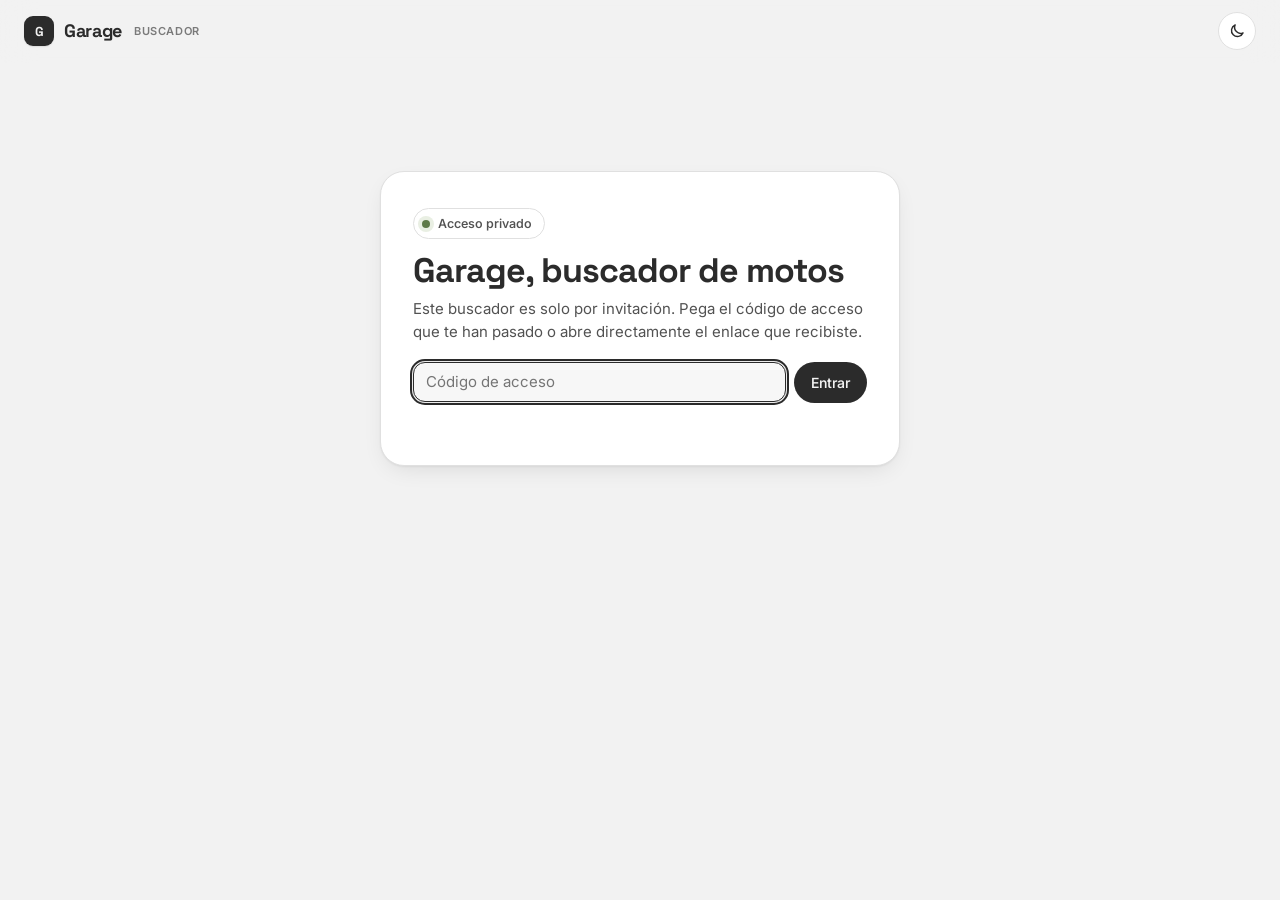
==== web/index.html @ 493c1319 "Buscador privado: scraper, esquema Supabase y web Co-Authored-By: Claude Opus 5.5 (1M context) <nore" ====
<!doctype html>
<html lang="es">
<head>
<meta charset="utf-8"><meta name="viewport" content="width=device-width,initial-scale=1,viewport-fit=cover">
<meta name="robots" content="noindex,nofollow">
<meta name="referrer" content="no-referrer">
<meta name="theme-color" content="#f2f2f2" media="(prefers-color-scheme: light)"><meta name="theme-color" content="#1f1f1f" media="(prefers-color-scheme: dark)">
<title>Garage · buscador</title>
<link rel="preconnect" href="https://fonts.googleapis.com"><link rel="preconnect" href="https://fonts.gstatic.com" crossorigin>
<link href="https://fonts.googleapis.com/css2?family=Inter:wght@400;500;600;700&family=Space+Grotesk:wght@500;600;700&display=swap" rel="stylesheet">
<script>try{const t=localStorage.getItem('garage-theme');if(t==='light'||t==='dark')document.documentElement.dataset.theme=t}catch(e){}</script>
<link rel="stylesheet" href="garage.css">
</head>
<body>
<header class="topbar" id="topbar"><div class="topinner">
 <a class="brand" href="#"><span class="brand-mark">G</span>Garage<small>buscador</small></a>
 <nav class="topnav" id="topnav" hidden><span class="nav-pill" id="navpill"></span>
  <button data-view="all" aria-current="page"><span data-icon="search"></span><span class="lbl">Buscar</span></button>
  <button data-view="saved"><span data-icon="heart"></span><span class="lbl">Favoritas</span><span class="count" id="savecount">0</span></button>
 </nav>
 <div class="topend"><span class="who hide-m" id="who"></span><button class="iconbtn" id="theme" aria-label="Cambiar tema"><span data-icon="moon"></span></button></div>
</div></header>

<section class="gate" id="gate" hidden>
 <span class="eyebrow"><span class="dot"></span>Acceso privado</span>
 <h1>Garage, buscador de motos</h1>
 <p>Este buscador es solo por invitación. Pega el código de acceso que te han pasado o abre directamente el enlace que recibiste.</p>
 <form id="gateform"><input class="input" id="gatetoken" autocomplete="off" spellcheck="false" placeholder="Código de acceso" aria-label="Código de acceso"><button class="btn primary" type="submit">Entrar</button></form>
 <div class="err" id="gateerr" role="alert"></div>
</section>

<div class="page" id="app" hidden>
<section class="hero compact">
 <span class="eyebrow"><span class="dot"></span><span id="eyebrow">Cargando…</span></span>
 <h1>Todas las motos de segunda mano, <em>en un sitio.</em></h1>
 <p class="lead">Wallapop, Milanuncios y motos.net de toda España, actualizados cada día. Filtra por precio, forma de pago, marca, modelo, tipo, A2 o distancia y abre el anuncio original para contactar.</p>
 <div class="stats" id="stats"></div>
</section>

<div class="toolbar" id="toolbar">
 <button class="btn filterbtn" id="togglefilters" aria-expanded="true" aria-controls="filters"><span data-icon="filter"></span>Filtros<span class="count" id="filtercount" hidden>0</span></button>
 <label class="searchwrap"><span data-icon="search"></span><input id="q" type="search" placeholder="Modelo, palabra clave… (ej. «mt 07 akrapovic»)" aria-label="Buscar"></label>
 <select id="orden" class="select" aria-label="Ordenar">
  <option value="">Más nuevas</option><option value="precio">Precio ↑</option><option value="-precio">Precio ↓</option>
  <option value="km">Menos km</option><option value="-anio">Más recientes (año)</option><option value="dist">Más cerca</option>
 </select>
</div>

<div class="layout" id="layout">
 <aside class="filters" id="filters" aria-label="Filtros">
  <div class="fhead"><h2>Filtros</h2><div><button class="linkbtn" id="reset">Restablecer</button><button class="iconbtn only-m" id="closefilters" aria-label="Cerrar filtros" style="display:inline-grid;margin-left:6px;width:34px;height:34px"><span data-icon="close"></span></button></div></div>
  <div class="fgroup"><span class="flabel">Forma de pago</span><div class="seg" id="f-fin" data-single></div></div>
  <div class="fgroup"><span class="flabel">Vendedor</span><div class="seg" id="f-vendedor" data-single></div></div>
  <div class="fgroup"><span class="flabel">Precio (€)</span><div class="pair"><input class="input num" id="f-pmin" type="number" min="0" step="100" placeholder="Desde"><input class="input num" id="f-pmax" type="number" min="0" step="100" placeholder="Hasta"></div></div>
  <div class="fgroup"><span class="flabel">Marca</span><div class="seg" id="f-marca"></div><select class="select" id="f-marca-otra" style="margin-top:8px"><option value="">Otra marca…</option></select></div>
  <div class="fgroup"><label for="f-modelo">Modelo</label><input class="input" id="f-modelo" placeholder="Ej. MT-07, Z900, Tenere" list="modelos"></div>
  <div class="fgroup"><span class="flabel">Tipo</span><div class="seg" id="f-tipo"></div></div>
  <div class="fgroup"><span class="flabel">Carnet A2</span><div class="seg" id="f-a2"></div></div>
  <div class="fgroup"><span class="flabel">Kilómetros máximos</span><input class="input num" id="f-kmmax" type="number" min="0" step="1000" placeholder="Sin límite"></div>
  <div class="fgroup"><span class="flabel">Año</span><div class="pair"><input class="input num" id="f-amin" type="number" min="1950" max="2030" placeholder="Desde"><input class="input num" id="f-amax" type="number" min="1950" max="2030" placeholder="Hasta"></div></div>
  <div class="fgroup"><span class="flabel">Cilindrada (cc)</span><div class="pair"><input class="input num" id="f-ccmin" type="number" min="0" step="50" placeholder="Desde"><input class="input num" id="f-ccmax" type="number" min="0" step="50" placeholder="Hasta"></div></div>
  <div class="fgroup"><label for="f-provincia">Provincia</label><select class="select" id="f-provincia"><option value="">Toda España</option></select></div>
  <div class="fgroup"><span class="flabel">Cerca de mí</span><div class="pair"><button class="btn" id="geo" type="button"><span data-icon="pin"></span>Ubicarme</button><input class="input num" id="f-radio" type="number" min="5" step="5" placeholder="Radio km" disabled></div><p class="fnote" id="geonote" style="margin:8px 0 0"></p></div>
  <div class="fgroup"><span class="flabel">Web</span><div class="seg" id="f-fuente" data-single></div></div>
  <div class="fgroup"><label class="toggle">Solo con envío<input type="checkbox" id="f-envio"></label></div>
  <p class="fnote">Los datos salen de los anuncios. Marca, modelo, CV y tipo se completan a veces con otros anuncios del mismo modelo: compruébalos en el anuncio.</p>
  <div class="only-m" style="margin-top:16px"><button class="btn accent" id="applyfilters" style="width:100%">Ver resultados</button></div>
 </aside>
 <main id="main">
  <div class="reshead"><div><h2 id="viewtitle">Motos</h2><p id="resultcount" aria-live="polite"></p></div></div>
  <div class="activechips" id="activechips"></div>
  <div class="grid" id="grid"></div>
  <div class="more"><button class="btn" id="more" hidden>Cargar más</button></div>
 </main>
</div>
<footer class="foot"><span id="foot">Garage · uso privado. Un anuncio visible no garantiza que siga a la venta.</span><a href="#" id="logout">Salir</a></footer>
</div>
<datalist id="modelos"></datalist>
<div class="sheetmask" id="sheetmask" hidden></div>
<div id="toast" class="toast hidden" role="status"></div>
<script src="config.js"></script>
<script src="app.js"></script>
</body>
</html>
---- web/garage.css ----
/* Garage A2 · v4 «fluido». Fuente editable: este archivo + panel-motos-v3.template.html */
:root{
  /* Estructura Nord con grises neutros (sin tinte azul). Verde/rojo Nord apagados solo para estados. */
  --bg:#f2f2f2;--bg-2:#e8e8e8;--surface:#ffffff;--surface-2:#f7f7f7;--line:#e0e0e0;--line-2:#cccccc;
  --text:#2b2b2b;--text-2:#525252;--text-3:#7a7a7a;
  --accent:#dedede;--accent-2:#d0d0d0;--accent-soft:#ececec;--accent-ink:#2b2b2b;--on-accent:#2b2b2b;
  --good:#5e7a48;--good-soft:#e9efe3;--warn:#525252;--warn-soft:#ececec;--bad:#a5464f;--bad-soft:#f5e6e7;--info:#525252;--info-soft:#ececec;
  --shadow-sm:0 1px 2px rgba(0,0,0,.06),0 1px 1px rgba(0,0,0,.04);
  --shadow:0 1px 2px rgba(0,0,0,.05),0 8px 24px -8px rgba(0,0,0,.12);
  --shadow-lg:0 2px 6px rgba(0,0,0,.06),0 24px 60px -16px rgba(0,0,0,.28);
  --r-sm:10px;--r:16px;--r-lg:24px;--ease:cubic-bezier(.22,1,.36,1);
  --glass:rgba(242,242,242,.8);
  color-scheme:light;
}
@media (prefers-color-scheme:dark){:root:not([data-theme="light"]){
  --bg:#1f1f1f;--bg-2:#262626;--surface:#2b2b2b;--surface-2:#323232;--line:#3a3a3a;--line-2:#474747;
  --text:#ededed;--text-2:#c2c2c2;--text-3:#8f8f8f;
  --accent:#ededed;--accent-2:#d8d8d8;--accent-soft:#383838;--accent-ink:#ededed;--on-accent:#1f1f1f;
  --good:#a3be8c;--good-soft:#2c3328;--warn:#c2c2c2;--warn-soft:#333333;--bad:#bf616a;--bad-soft:#3a2a2c;--info:#c2c2c2;--info-soft:#333333;
  --shadow-sm:0 1px 2px rgba(0,0,0,.4);--shadow:0 1px 2px rgba(0,0,0,.35),0 10px 30px -10px rgba(0,0,0,.6);--shadow-lg:0 30px 80px -20px rgba(0,0,0,.8);
  --glass:rgba(31,31,31,.78);color-scheme:dark}}
:root[data-theme="dark"]{
  --bg:#1f1f1f;--bg-2:#262626;--surface:#2b2b2b;--surface-2:#323232;--line:#3a3a3a;--line-2:#474747;
  --text:#ededed;--text-2:#c2c2c2;--text-3:#8f8f8f;
  --accent:#ededed;--accent-2:#d8d8d8;--accent-soft:#383838;--accent-ink:#ededed;--on-accent:#1f1f1f;
  --good:#a3be8c;--good-soft:#2c3328;--warn:#c2c2c2;--warn-soft:#333333;--bad:#bf616a;--bad-soft:#3a2a2c;--info:#c2c2c2;--info-soft:#333333;
  --shadow-sm:0 1px 2px rgba(0,0,0,.4);--shadow:0 1px 2px rgba(0,0,0,.35),0 10px 30px -10px rgba(0,0,0,.6);--shadow-lg:0 30px 80px -20px rgba(0,0,0,.8);
  --glass:rgba(31,31,31,.78);color-scheme:dark}

*,*::before,*::after{box-sizing:border-box}
html{scroll-behavior:smooth;-webkit-text-size-adjust:100%}
body{margin:0;background:var(--bg);color:var(--text);font:15px/1.55 "Inter",system-ui,-apple-system,"Segoe UI",sans-serif;-webkit-font-smoothing:antialiased;overflow-x:hidden;transition:background-color .3s var(--ease),color .3s var(--ease)}
img{display:block;max-width:100%}
a{color:inherit}
button,input,select,textarea{font:inherit;color:inherit}
button{cursor:pointer}
:focus-visible{outline:2px solid var(--accent-ink);outline-offset:2px;border-radius:8px}
.icon{width:18px;height:18px;fill:none;stroke:currentColor;stroke-width:1.9;stroke-linecap:round;stroke-linejoin:round;flex:none}
.skip{position:absolute;left:-999px;top:8px;z-index:100;background:var(--text);color:var(--bg);padding:8px 14px;border-radius:999px}
.skip:focus{left:12px}
.num{font-variant-numeric:tabular-nums;font-feature-settings:"tnum"}
[hidden]{display:none!important}

/* Top bar */
.topbar{position:sticky;top:0;z-index:40;background:var(--glass);backdrop-filter:saturate(1.6) blur(16px);-webkit-backdrop-filter:saturate(1.6) blur(16px);border-bottom:1px solid transparent;transition:border-color .3s var(--ease),box-shadow .3s var(--ease)}
.topbar.scrolled{border-bottom-color:var(--line);box-shadow:var(--shadow-sm)}
.topinner{max-width:1360px;margin:auto;display:flex;align-items:center;gap:20px;padding:12px 24px}
.brand{display:flex;align-items:center;gap:10px;text-decoration:none;font:700 18px/1 "Space Grotesk",sans-serif;letter-spacing:-.02em}
.brand-mark{width:30px;height:30px;border-radius:9px;background:var(--text);display:grid;place-items:center;color:var(--bg);font-size:13px;box-shadow:var(--shadow-sm)}
.brand small{font:600 11px/1 "Inter";color:var(--text-3);letter-spacing:.06em;text-transform:uppercase;margin-left:2px}
.topnav{position:relative;display:flex;gap:2px;padding:4px;border-radius:999px;background:var(--bg-2);margin-left:8px}
.topnav button{position:relative;z-index:1;border:0;background:none;padding:7px 14px;border-radius:999px;color:var(--text-2);font-weight:500;font-size:14px;display:flex;gap:6px;align-items:center;transition:color .2s}
.topnav button[aria-current="page"]{color:var(--text)}
.nav-pill{position:absolute;top:4px;left:0;height:calc(100% - 8px);border-radius:999px;background:var(--surface);box-shadow:var(--shadow-sm);transition:transform .45s var(--ease),width .45s var(--ease)}
.count{min-width:18px;height:18px;padding:0 5px;border-radius:999px;background:var(--line);color:var(--text-2);font-size:11px;font-weight:600;display:inline-grid;place-items:center}
.count.on{background:var(--accent);color:var(--on-accent)}
.topend{margin-left:auto;display:flex;gap:8px;align-items:center}
.iconbtn{width:38px;height:38px;border-radius:999px;border:1px solid var(--line);background:var(--surface);display:grid;place-items:center;transition:transform .2s var(--ease),background .2s,border-color .2s}
.iconbtn:hover{border-color:var(--line-2);transform:translateY(-1px)}
.btn{display:inline-flex;align-items:center;justify-content:center;gap:8px;padding:9px 16px;border-radius:999px;border:1px solid var(--line);background:var(--surface);font-weight:550;font-size:14px;text-decoration:none;white-space:nowrap;transition:transform .2s var(--ease),background .2s,border-color .2s,box-shadow .2s}
.btn:hover{border-color:var(--line-2);transform:translateY(-1px);box-shadow:var(--shadow-sm)}
.btn:active{transform:translateY(0) scale(.98)}
.btn.primary{background:var(--text);color:var(--bg);border-color:transparent}
.btn.accent{background:var(--accent);color:var(--on-accent);border-color:var(--line-2);box-shadow:var(--shadow-sm)}
.btn:disabled{opacity:.45;pointer-events:none}

/* Hero */
.page{max-width:1360px;margin:auto;padding:0 24px 120px}
.hero{position:relative;margin:24px 0 8px;padding:48px 44px 40px;border-radius:var(--r-lg);overflow:hidden;background:radial-gradient(120% 140% at 100% 0%,color-mix(in srgb,var(--text) 7%,transparent) 0%,transparent 55%),var(--surface);border:1px solid var(--line);box-shadow:var(--shadow)}
.hero::after{content:"";position:absolute;inset:0;background-image:radial-gradient(var(--line-2) 1px,transparent 1px);background-size:22px 22px;mask-image:linear-gradient(100deg,transparent 40%,#000 100%);-webkit-mask-image:linear-gradient(100deg,transparent 40%,#000 100%);opacity:.5;pointer-events:none}
.eyebrow{display:inline-flex;align-items:center;gap:8px;padding:5px 12px 5px 8px;border-radius:999px;background:var(--surface);border:1px solid var(--line);font-size:12.5px;font-weight:550;color:var(--text-2)}
.eyebrow .dot{width:8px;height:8px;border-radius:50%;background:var(--good);box-shadow:0 0 0 4px var(--good-soft)}
.hero h1{position:relative;z-index:1;margin:18px 0 10px;font:700 clamp(36px,6vw,68px)/1 "Space Grotesk",sans-serif;letter-spacing:-.04em;max-width:14ch}
.hero h1 em{font-style:normal;color:var(--text-3)}
.hero p.lead{position:relative;z-index:1;margin:0;max-width:56ch;color:var(--text-2);font-size:16.5px}
.stats{position:relative;z-index:1;display:grid;grid-template-columns:repeat(4,minmax(0,1fr));gap:12px;margin-top:32px}
.stat{padding:16px 18px;border-radius:var(--r);background:color-mix(in srgb,var(--surface) 70%,transparent);border:1px solid var(--line);backdrop-filter:blur(6px)}
.stat small{display:block;color:var(--text-3);font-size:12px;font-weight:550;text-transform:uppercase;letter-spacing:.06em}
.stat strong{display:block;margin-top:6px;font:650 24px/1.1 "Space Grotesk",sans-serif;letter-spacing:-.02em}
.stat span{font-size:12.5px;color:var(--text-2)}

/* Toolbar */
.toolbar{position:sticky;top:63px;z-index:30;margin:16px -8px 0;padding:10px 8px;display:flex;flex-wrap:wrap;gap:10px;align-items:center;background:var(--glass);backdrop-filter:blur(14px);-webkit-backdrop-filter:blur(14px);border-radius:0 0 var(--r) var(--r)}
.searchwrap{flex:1 1 260px;display:flex;align-items:center;gap:10px;padding:0 14px;height:42px;border-radius:999px;background:var(--surface);border:1px solid var(--line);transition:border-color .2s,box-shadow .2s}
.searchwrap:focus-within{border-color:var(--accent-ink);box-shadow:0 0 0 4px var(--accent-soft)}
.searchwrap input{flex:1;border:0;background:none;outline:none;height:100%;min-width:0}
.searchwrap .icon{color:var(--text-3)}
.chips-quick{display:flex;gap:6px;overflow-x:auto;scrollbar-width:none;max-width:100%}
.chips-quick::-webkit-scrollbar{display:none}
.qchip{border:1px solid var(--line);background:var(--surface);padding:8px 13px;border-radius:999px;font-size:13.5px;font-weight:500;color:var(--text-2);white-space:nowrap;transition:all .2s var(--ease)}
.qchip:hover{color:var(--text);border-color:var(--line-2)}
.qchip[aria-pressed="true"]{background:var(--text);color:var(--bg);border-color:var(--text)}
.select{appearance:none;height:42px;padding:0 36px 0 14px;border-radius:999px;border:1px solid var(--line);background:var(--surface) url("data:image/svg+xml,%3Csvg xmlns='http://www.w3.org/2000/svg' width='12' height='12' viewBox='0 0 24 24' fill='none' stroke='%238a8c93' stroke-width='2.4' stroke-linecap='round'%3E%3Cpath d='M6 9l6 6 6-6'/%3E%3C/svg%3E") no-repeat right 14px center;font-size:14px;font-weight:500}
.filterbtn{height:42px}
.filterbtn .count{margin-left:2px}

/* Layout */
.layout{display:grid;grid-template-columns:280px minmax(0,1fr);gap:28px;margin-top:18px;align-items:start}
.layout.nofilters{grid-template-columns:minmax(0,1fr)}
.layout.nofilters .filters{display:none}
.filters{position:sticky;top:134px;max-height:calc(100vh - 150px);overflow:auto;padding:20px;border-radius:var(--r);background:var(--surface);border:1px solid var(--line);scrollbar-width:thin}
.filters h2{margin:0;font:650 17px/1 "Space Grotesk";letter-spacing:-.01em}
.fhead{display:flex;align-items:center;justify-content:space-between;margin-bottom:18px}
.linkbtn{border:0;background:none;color:var(--accent-ink);font-weight:550;font-size:13.5px;padding:4px}
.fgroup{padding:16px 0;border-top:1px solid var(--line)}
.fgroup>label,.fgroup>.flabel{display:block;font-size:12.5px;font-weight:600;color:var(--text-2);margin-bottom:10px;letter-spacing:.01em}
.fgroup .select{width:100%;border-radius:12px}
.seg{display:flex;flex-wrap:wrap;gap:6px}
.seg button{border:1px solid var(--line);background:var(--surface-2);padding:6px 11px;border-radius:999px;font-size:13px;font-weight:500;color:var(--text-2);transition:all .18s var(--ease)}
.seg button[aria-pressed="true"]{background:var(--accent);border-color:var(--accent-ink);color:var(--on-accent)}
.range{display:flex;flex-direction:column;gap:6px}
.range output{font:600 15px "Space Grotesk";font-variant-numeric:tabular-nums}
input[type=range]{-webkit-appearance:none;appearance:none;width:100%;height:24px;background:none}
input[type=range]::-webkit-slider-runnable-track{height:5px;border-radius:9px;background:linear-gradient(90deg,var(--accent-ink) var(--p,50%),var(--line) var(--p,50%))}
input[type=range]::-moz-range-track{height:5px;border-radius:9px;background:linear-gradient(90deg,var(--accent-ink) var(--p,50%),var(--line) var(--p,50%))}
input[type=range]::-webkit-slider-thumb{-webkit-appearance:none;width:20px;height:20px;margin-top:-7.5px;border-radius:50%;background:var(--surface);border:2px solid var(--accent-ink);box-shadow:var(--shadow-sm);transition:transform .15s}
input[type=range]::-moz-range-thumb{width:16px;height:16px;border-radius:50%;background:var(--surface);border:2px solid var(--accent-ink)}
input[type=range]:active::-webkit-slider-thumb{transform:scale(1.15)}
.toggle{display:flex;align-items:center;justify-content:space-between;gap:12px;font-size:14px;cursor:pointer;padding:4px 0}
.toggle input{appearance:none;width:38px;height:22px;border-radius:999px;background:var(--line-2);position:relative;flex:none;transition:background .2s;cursor:pointer}
.toggle input::after{content:"";position:absolute;top:3px;left:3px;width:16px;height:16px;border-radius:50%;background:#fff;box-shadow:0 1px 3px rgba(0,0,0,.25);transition:transform .25s var(--ease)}
.toggle input:checked{background:var(--accent-ink)}
.toggle input:checked::after{transform:translateX(16px)}
.fnote{font-size:12.5px;color:var(--text-3);margin:14px 0 0}

/* Results */
.reshead{display:flex;align-items:baseline;justify-content:space-between;gap:12px;margin:2px 0 14px;flex-wrap:wrap}
.reshead h2{margin:0;font:650 22px/1.2 "Space Grotesk";letter-spacing:-.02em}
.reshead p{margin:2px 0 0;color:var(--text-2);font-size:14px}
.activechips{display:flex;flex-wrap:wrap;gap:6px;margin:-4px 0 14px}
.activechips button{display:inline-flex;gap:6px;align-items:center;border:0;background:var(--accent);color:var(--on-accent);padding:5px 8px 5px 11px;border-radius:999px;font-size:12.5px;font-weight:550}
.grid{display:grid;grid-template-columns:repeat(auto-fill,minmax(290px,1fr));gap:18px}
.card{position:relative;display:flex;flex-direction:column;border-radius:var(--r);background:var(--surface);border:1px solid var(--line);overflow:hidden;box-shadow:var(--shadow-sm);transition:transform .35s var(--ease),box-shadow .35s var(--ease),border-color .35s;animation:rise .5s var(--ease) both;animation-delay:calc(var(--i,0) * 35ms)}
.card:hover{transform:translateY(-4px);box-shadow:var(--shadow-lg);border-color:var(--line-2)}
.card.picked{border-color:var(--accent-ink);box-shadow:0 0 0 3px var(--accent-soft),var(--shadow)}
@keyframes rise{from{opacity:0;transform:translateY(14px) scale(.985)}to{opacity:1;transform:none}}
.media{position:relative;aspect-ratio:16/10;background:linear-gradient(135deg,var(--bg-2),var(--surface-2));overflow:hidden}
.media img{width:100%;height:100%;object-fit:cover;transition:transform .7s var(--ease)}
.card:hover .media img{transform:scale(1.05)}
.ph{position:absolute;inset:0;display:grid;place-items:center;text-align:center;color:var(--text-3);font:700 30px/1 "Space Grotesk";letter-spacing:-.03em}
.ph span{display:block;font:500 12px "Inter";letter-spacing:0;margin-top:6px}
.media .shade{position:absolute;inset:auto 0 0 0;height:55%;background:linear-gradient(transparent,rgba(0,0,0,.55));pointer-events:none}
.pricetag{position:absolute;left:12px;bottom:12px;color:#fff;font:700 24px/1 "Space Grotesk";letter-spacing:-.02em;text-shadow:0 2px 12px rgba(0,0,0,.4)}
.pricetag small{display:block;font:500 11.5px/1.3 "Inter";letter-spacing:0;opacity:.9;margin-top:4px}
.fav{position:absolute;top:10px;right:10px;width:38px;height:38px;border-radius:50%;border:0;background:rgba(255,255,255,.88);color:#16171a;display:grid;place-items:center;backdrop-filter:blur(6px);transition:transform .25s var(--ease),background .2s}
.fav:hover{transform:scale(1.08)}
.fav.on{background:var(--bad);color:#fff}
.fav.on .icon{fill:currentColor}
.fav.pop{animation:pop .45s var(--ease)}
.fav.share{top:56px}
.fav.share .icon{fill:none}
.dacts{display:flex;gap:8px}
#sharefavs{align-self:center}
@keyframes pop{40%{transform:scale(1.3)}}
.flag{position:absolute;top:12px;left:12px;display:flex;gap:6px;flex-wrap:wrap;max-width:calc(100% - 64px)}
.flag span{padding:4px 9px;border-radius:999px;font-size:11.5px;font-weight:650;background:rgba(255,255,255,.92);color:#16171a;backdrop-filter:blur(6px)}
.flag span.hot{background:#2b2b2b;color:#ededed}
.body{padding:16px 16px 14px;display:flex;flex-direction:column;gap:12px;flex:1}
.titlerow{display:flex;justify-content:space-between;gap:10px;align-items:flex-start}
.make{font-size:12px;font-weight:650;color:var(--text-3);text-transform:uppercase;letter-spacing:.07em}
.card h3{margin:2px 0 0;font:650 19px/1.2 "Space Grotesk";letter-spacing:-.02em}
.specs{display:flex;gap:6px;flex-wrap:wrap}
.specs span{display:inline-flex;align-items:center;gap:5px;padding:4px 9px;border-radius:8px;background:var(--surface-2);border:1px solid var(--line);font-size:12.5px;font-weight:550;color:var(--text-2);font-variant-numeric:tabular-nums}
.badges{display:flex;gap:6px;flex-wrap:wrap}
.badge{display:inline-flex;align-items:center;gap:6px;padding:4px 10px;border-radius:999px;font-size:12px;font-weight:600;background:var(--bg-2);color:var(--text-2)}
.badge::before{content:"";width:6px;height:6px;border-radius:50%;background:currentColor;opacity:.85}
.badge.good{background:var(--good-soft);color:var(--good)}
.badge.warn{background:var(--warn-soft);color:var(--warn)}
.badge.bad{background:var(--bad-soft);color:var(--bad)}
.badge.info{background:var(--info-soft);color:var(--info)}
.finline{display:flex;align-items:center;justify-content:space-between;gap:10px;padding:10px 12px;border-radius:12px;background:var(--surface-2);border:1px dashed var(--line-2);font-size:13px}
.finline b{font:650 15px "Space Grotesk";font-variant-numeric:tabular-nums}
.finline span{color:var(--text-2)}
.place{display:flex;align-items:center;gap:6px;font-size:13px;color:var(--text-2)}
.place .icon{width:15px;height:15px}
.cardfoot{display:flex;align-items:center;gap:8px;margin-top:auto;padding-top:4px}
.cardfoot .btn{padding:8px 14px;font-size:13.5px}
.cardfoot .grow{flex:1}
.cmp{display:inline-flex;align-items:center;gap:7px;font-size:13px;font-weight:550;color:var(--text-2);cursor:pointer;padding:6px 4px;user-select:none}
.cmp input{appearance:none;width:18px;height:18px;border-radius:6px;border:1.5px solid var(--line-2);display:grid;place-items:center;transition:all .2s;cursor:pointer;margin:0}
.cmp input:checked{background:var(--accent-ink);border-color:var(--accent-ink)}
.cmp input:checked::after{content:"";width:9px;height:5px;border:2px solid var(--bg);border-top:0;border-right:0;transform:rotate(-45deg) translate(1px,-1px)}

/* List mode */
.grid.list{grid-template-columns:1fr}
.grid.list .card{flex-direction:row}
.grid.list .media{flex:0 0 300px;aspect-ratio:auto;min-height:200px}

.empty{grid-column:1/-1;text-align:center;padding:64px 20px;border-radius:var(--r);border:1px dashed var(--line-2);background:var(--surface)}
.empty h3{margin:0 0 6px;font:650 20px "Space Grotesk"}
.empty p{margin:0 0 18px;color:var(--text-2)}

/* Sources view */
.method{margin-top:28px;display:grid;gap:18px}
.method h1{margin:0;font:700 clamp(30px,4.5vw,48px)/1.05 "Space Grotesk";letter-spacing:-.035em}
.method .lead{color:var(--text-2);max-width:62ch;margin:8px 0 0}
.mgrid{display:grid;grid-template-columns:repeat(auto-fit,minmax(250px,1fr));gap:14px}
.mcard{padding:20px;border-radius:var(--r);background:var(--surface);border:1px solid var(--line)}
.mcard h3{margin:0 0 6px;font:650 16px "Space Grotesk"}
.mcard p{margin:0;color:var(--text-2);font-size:14px}
.panel{padding:22px;border-radius:var(--r);background:var(--surface);border:1px solid var(--line)}
.panel h2{margin:0 0 10px;font:650 18px "Space Grotesk"}
.panel p{color:var(--text-2);font-size:14.5px;margin:0 0 10px}
.panel a{color:var(--text);text-decoration-color:var(--line-2);text-underline-offset:3px}
.tbl{width:100%;border-collapse:collapse;font-size:13.5px}
.tbl th,.tbl td{text-align:left;padding:9px 10px;border-bottom:1px solid var(--line);vertical-align:top}
.tbl th{font-size:12px;color:var(--text-3);text-transform:uppercase;letter-spacing:.05em;font-weight:600}
.scrollx{overflow-x:auto}

/* Drawer / modal */
.backdrop{position:fixed;inset:0;z-index:60;background:rgba(10,10,12,.45);backdrop-filter:blur(4px);-webkit-backdrop-filter:blur(4px);opacity:0;transition:opacity .3s var(--ease)}
.backdrop.show{opacity:1}
.drawer{position:fixed;top:10px;right:10px;bottom:10px;z-index:61;width:min(560px,calc(100vw - 20px));overflow:auto;border-radius:var(--r-lg);background:var(--surface);box-shadow:var(--shadow-lg);transform:translateX(105%);transition:transform .45s var(--ease);overscroll-behavior:contain}
.drawer.show{transform:none}
.drawer.wide{width:min(1100px,calc(100vw - 20px))}
.dhead{position:sticky;top:0;z-index:2;display:flex;align-items:center;justify-content:space-between;gap:12px;padding:14px 18px;background:var(--glass);backdrop-filter:blur(14px);-webkit-backdrop-filter:blur(14px);border-bottom:1px solid var(--line)}
.dhead .make{font-size:11.5px}
.dhead h2{margin:0;font:650 18px "Space Grotesk";letter-spacing:-.01em}
.dbody{padding:18px 22px 28px}
.dphoto{width:100%;aspect-ratio:16/10;object-fit:cover;border-radius:var(--r);margin-bottom:16px;background:var(--bg-2)}
.dprice{display:flex;align-items:flex-end;justify-content:space-between;gap:12px;flex-wrap:wrap;margin-bottom:12px}
.dprice strong{font:700 34px/1 "Space Grotesk";letter-spacing:-.03em}
.dprice small{display:block;color:var(--text-3);font-size:12.5px;margin-top:4px}
.kv{display:grid;grid-template-columns:repeat(3,1fr);gap:8px;margin:14px 0}
.kv div{padding:10px 12px;border-radius:12px;background:var(--surface-2);border:1px solid var(--line)}
.kv small{display:block;font-size:11.5px;color:var(--text-3);font-weight:600;text-transform:uppercase;letter-spacing:.05em}
.kv b{font:650 16px "Space Grotesk";font-variant-numeric:tabular-nums}
.dsec{margin-top:22px}
.dsec h4{margin:0 0 8px;font:650 14px "Inter";text-transform:uppercase;letter-spacing:.06em;color:var(--text-3)}
.dsec p{margin:0 0 8px;color:var(--text-2);font-size:14.5px}
.note{padding:12px 14px;border-radius:12px;background:var(--warn-soft);color:var(--text);font-size:14px;border:1px solid color-mix(in srgb,var(--warn) 30%,transparent)}
.note.bad{background:var(--bad-soft);border-color:color-mix(in srgb,var(--bad) 30%,transparent)}
.note.info{background:var(--info-soft);border-color:color-mix(in srgb,var(--info) 30%,transparent)}
.fin{display:grid;grid-template-columns:repeat(2,1fr);gap:8px}
.fin div{padding:10px 12px;border-radius:12px;border:1px solid var(--line)}
.fin small{display:block;font-size:12px;color:var(--text-3)}
.fin b{font:650 15px "Space Grotesk";font-variant-numeric:tabular-nums}
.fin b.pend{font:500 13px "Inter";color:var(--warn)}
.calc{margin-top:10px;padding:14px;border-radius:12px;background:var(--surface-2);border:1px solid var(--line)}
.calc .row{display:grid;grid-template-columns:repeat(3,1fr);gap:8px}
.calc label,.costbox label,.notes label{display:flex;flex-direction:column;gap:4px;font-size:12px;font-weight:600;color:var(--text-2)}
.input{height:40px;padding:0 12px;border-radius:10px;border:1px solid var(--line);background:var(--surface);min-width:0;width:100%}
.input:focus{outline:none;border-color:var(--accent-ink);box-shadow:0 0 0 3px var(--accent-soft)}
textarea.input{height:96px;padding:10px 12px;resize:vertical}
.calcout{margin-top:10px;font-size:14px}
.calcout b{font:650 16px "Space Grotesk"}
.msg{white-space:pre-wrap;padding:12px 14px;border-radius:12px;background:var(--surface-2);border:1px solid var(--line);font-size:13px;color:var(--text-2)}
.dactions{display:flex;gap:8px;flex-wrap:wrap;margin-top:12px}
.cmptable{width:100%;border-collapse:separate;border-spacing:0;font-size:14px}
.cmptable th,.cmptable td{padding:12px;border-bottom:1px solid var(--line);text-align:left;vertical-align:top;min-width:200px}
.cmptable td:first-child,.cmptable th:first-child{min-width:130px;color:var(--text-3);font-size:12.5px;font-weight:600;text-transform:uppercase;letter-spacing:.04em;position:sticky;left:0;background:var(--surface)}
.cmptable thead img{width:100%;aspect-ratio:16/10;object-fit:cover;border-radius:12px;margin-bottom:8px}
.cmptable thead th{font:650 16px "Space Grotesk";color:var(--text);text-transform:none;letter-spacing:0}
.cmptable .best{color:var(--good);font-weight:650}

/* Compare dock */
.dock{position:fixed;left:50%;bottom:18px;z-index:50;display:flex;align-items:center;gap:12px;padding:8px 8px 8px 10px;border-radius:999px;background:var(--text);color:var(--bg);box-shadow:var(--shadow-lg);transform:translate(-50%,0);transition:transform .45s var(--ease),opacity .3s;max-width:calc(100vw - 24px)}
.dock.hidden{transform:translate(-50%,140%);opacity:0;pointer-events:none}
.thumbs{display:flex}
.thumbs img,.thumbs span{width:36px;height:36px;border-radius:50%;object-fit:cover;border:2px solid var(--text);margin-left:-10px;background:var(--line-2);display:grid;place-items:center;font-size:10px;font-weight:700;color:var(--text)}
.thumbs :first-child{margin-left:0}
.dock p{margin:0;font-size:13.5px;font-weight:550;white-space:nowrap}
.dock .btn{background:var(--accent);color:var(--on-accent);border:0}
.dock .iconbtn{background:transparent;border-color:color-mix(in srgb,var(--bg) 25%,transparent);color:var(--bg);width:34px;height:34px}

.toast{position:fixed;left:50%;bottom:86px;z-index:80;transform:translate(-50%,0);padding:10px 16px;border-radius:999px;background:var(--surface);color:var(--text);border:1px solid var(--line);box-shadow:var(--shadow-lg);font-size:14px;font-weight:550;transition:opacity .25s,transform .35s var(--ease)}
.toast.hidden{opacity:0;transform:translate(-50%,12px);pointer-events:none}
.foot{margin-top:48px;padding-top:20px;border-top:1px solid var(--line);display:flex;justify-content:space-between;gap:12px;flex-wrap:wrap;color:var(--text-3);font-size:13px}
.foot a{color:inherit}

/* Mobile filters sheet */
.sheetmask{position:fixed;inset:0;z-index:55;background:rgba(10,10,12,.45);opacity:0;transition:opacity .3s}
.sheetmask.show{opacity:1}
@media (max-width:980px){
  .layout{grid-template-columns:1fr}
  .filters{position:fixed;left:0;right:0;bottom:0;top:auto;z-index:56;max-height:86vh;border-radius:var(--r-lg) var(--r-lg) 0 0;transform:translateY(105%);transition:transform .45s var(--ease);box-shadow:var(--shadow-lg);padding-bottom:calc(20px + env(safe-area-inset-bottom))}
  .filters.open{transform:none}
  .layout.nofilters .filters{display:block}
  .filters::before{content:"";display:block;width:40px;height:4px;border-radius:9px;background:var(--line-2);margin:-8px auto 14px}
  .stats{grid-template-columns:repeat(2,minmax(0,1fr))}
  .toolbar{top:57px}
  .hide-m{display:none!important}
}
@media (min-width:981px){.only-m{display:none!important}}
@media (max-width:640px){
  .topinner{padding:10px 16px;gap:10px}
  .brand small{display:none}
  .topnav{margin-left:0}
  .topnav button{padding:7px 10px;font-size:13px}
  .topnav .lbl{display:none}
  .page{padding:0 16px 120px}
  .hero{padding:28px 20px 22px;margin-top:14px}
  .stat{padding:12px 14px}
  .stat strong{font-size:19px}
  .grid{grid-template-columns:1fr}
  .grid.list .card{flex-direction:column}
  .grid.list .media{flex:none;aspect-ratio:16/10;min-height:0}
  .kv{grid-template-columns:repeat(3,1fr)}
  .calc .row{grid-template-columns:1fr 1fr 1fr}
  .drawer{top:auto;left:0;right:0;bottom:0;width:100%;max-height:92vh;border-radius:var(--r-lg) var(--r-lg) 0 0;transform:translateY(105%)}
  .drawer.wide{width:100%}
  .dock p small{display:none}
  .toolbar{gap:8px}
  .searchwrap{flex:1 1 0;order:1;height:40px}
  .filterbtn{order:2;height:40px;padding:0 14px}
  .chips-quick{order:3;flex:1 1 0;min-width:0}
  #sort{order:4;height:36px;max-width:140px;font-size:13px}
  .qchip{padding:7px 11px;font-size:13px}
  .hero h1{margin-top:14px}
  .hero p.lead{font-size:15px}
  .stats{margin-top:20px;gap:8px}
}
@media (prefers-reduced-motion:reduce){*,*::before,*::after{animation:none!important;transition:none!important;scroll-behavior:auto!important}}
.grid.still .card{animation:none}

/* Pestañas de categoría: al contado / financiación */
.cattabs{display:grid;grid-template-columns:repeat(2,minmax(0,1fr));gap:10px;margin:16px 0 0}
.cattabs button{display:flex;align-items:center;gap:14px;text-align:left;padding:14px 18px;border-radius:var(--r);border:1px solid var(--line);background:var(--surface);color:var(--text-2);transition:border-color .2s,background .2s,transform .2s var(--ease),box-shadow .2s}
.cattabs button:hover{border-color:var(--line-2);transform:translateY(-1px)}
.cattabs button .icon{width:22px;height:22px}
.cattabs button b{display:block;font:650 17px/1.2 "Space Grotesk",sans-serif;color:var(--text);letter-spacing:-.01em}
.cattabs button b .num{font:600 12px/1 "Inter";padding:3px 7px;border-radius:999px;background:var(--bg-2);color:var(--text-2);margin-left:6px;vertical-align:2px}
.cattabs button small{display:block;margin-top:2px;font-size:12.5px;color:var(--text-3)}
.cattabs button[aria-selected="true"]{background:var(--accent);border-color:var(--accent-ink);box-shadow:var(--shadow-sm);color:var(--on-accent)}
.cattabs button[aria-selected="true"] b,.cattabs button[aria-selected="true"] small{color:var(--on-accent)}
.cattabs button[aria-selected="true"] b .num{background:var(--surface);color:var(--text)}
.badge.both{background:transparent;color:var(--text-2);box-shadow:inset 0 0 0 1px var(--line-2)}
.flag span.hot.alert{background:var(--bad);color:#fff}
.toggle input:checked::after{background:var(--bg)}
@media (max-width:640px){.cattabs{gap:8px}.cattabs button{padding:11px 12px;gap:10px}.cattabs button .icon{display:none}.cattabs button b{font-size:15px}.cattabs button small{font-size:11.5px}}

/* ── Buscador (v7): acceso por token, filtros de servidor ───────────────── */
.gate{max-width:520px;margin:12vh auto 0;padding:36px 32px;border-radius:var(--r-lg);background:var(--surface);border:1px solid var(--line);box-shadow:var(--shadow)}
.gate h1{margin:14px 0 8px;font:700 34px/1.05 "Space Grotesk",sans-serif;letter-spacing:-.03em}
.gate p{color:var(--text-2);margin:0 0 18px}
.gate form{display:flex;gap:8px}
.gate .err{color:var(--bad);font-size:13.5px;margin-top:10px;min-height:1.2em}
.input{border:1px solid var(--line);background:var(--surface-2);border-radius:12px;padding:9px 12px;width:100%;min-width:0}
.input:focus{outline:2px solid var(--accent-ink);outline-offset:1px}
.pair{display:grid;grid-template-columns:1fr 1fr;gap:8px}
.pair .input{font-size:14px}
.more{display:flex;justify-content:center;margin:26px 0}
.tambien{display:flex;flex-wrap:wrap;gap:6px;font-size:12.5px;color:var(--text-3)}
.tambien a{color:var(--text-2)}
.desc{font-size:13px;color:var(--text-2);display:-webkit-box;-webkit-line-clamp:2;-webkit-box-orient:vertical;overflow:hidden;margin:0}
.loading{opacity:.55;transition:opacity .2s}
.hero.compact{padding:30px 36px 26px}
.hero.compact h1{font-size:clamp(30px,4.6vw,52px)}
.who{font-size:12.5px;color:var(--text-3)}
@media (max-width:640px){.gate{margin:6vh 16px 0;padding:26px 20px}.gate form{flex-direction:column}.hero.compact{padding:24px 20px 20px}}
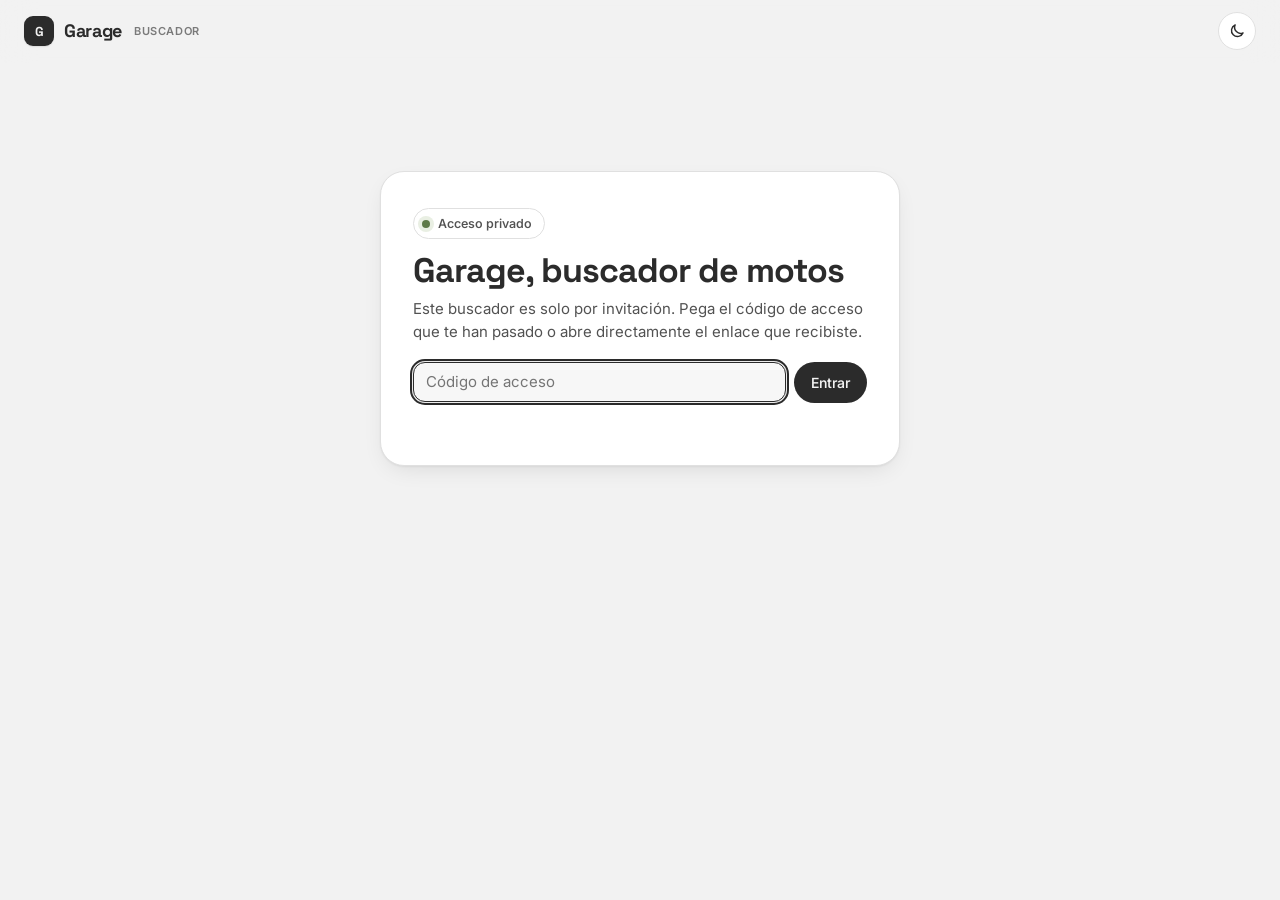
==== commit a094d7d7: "Nuevas fuentes: Mundimoto, motor.es, AutoScout24, Cüimo y Flexibike Co-Authored-By: Claude Opus 5.5 " ====
--- a/web/index.html
+++ b/web/index.html
@@ -18,7 +18,7 @@
   <button data-view="all" aria-current="page"><span data-icon="search"></span><span class="lbl">Buscar</span></button>
   <button data-view="saved"><span data-icon="heart"></span><span class="lbl">Favoritas</span><span class="count" id="savecount">0</span></button>
  </nav>
- <div class="topend"><span class="who hide-m" id="who"></span><button class="iconbtn" id="theme" aria-label="Cambiar tema"><span data-icon="moon"></span></button></div>
+ <div class="topend"><span class="who hide-m" id="who"></span><a class="btn sm" id="adminlink" href="admin.html" hidden>Admin</a><button class="iconbtn" id="theme" aria-label="Cambiar tema"><span data-icon="moon"></span></button></div>
 </div></header>
 
 <section class="gate" id="gate" hidden>
@@ -33,7 +33,7 @@
 <section class="hero compact">
  <span class="eyebrow"><span class="dot"></span><span id="eyebrow">Cargando…</span></span>
  <h1>Todas las motos de segunda mano, <em>en un sitio.</em></h1>
- <p class="lead">Wallapop, Milanuncios y motos.net de toda España, actualizados cada día. Filtra por precio, forma de pago, marca, modelo, tipo, A2 o distancia y abre el anuncio original para contactar.</p>
+ <p class="lead">Wallapop, Milanuncios, motos.net, Mundimoto, motor.es, AutoScout24, Cüimo y Flexibike, de toda España, actualizados cada día. Filtra por precio, forma de pago, marca, modelo, tipo, A2 o distancia y abre el anuncio original para contactar.</p>
  <div class="stats" id="stats"></div>
 </section>
 
--- a/web/garage.css
+++ b/web/garage.css
@@ -348,3 +348,39 @@
 .hero.compact h1{font-size:clamp(30px,4.6vw,52px)}
 .who{font-size:12.5px;color:var(--text-3)}
 @media (max-width:640px){.gate{margin:6vh 16px 0;padding:26px 20px}.gate form{flex-direction:column}.hero.compact{padding:24px 20px 20px}}
+
+/* ── Panel de administración (admin.html) ── */
+.btn.sm{padding:7px 13px;font-size:13px}
+.btn.danger{color:var(--bad);border-color:color-mix(in srgb,var(--bad) 35%,var(--line))}
+.btn.danger:hover{background:var(--bad-soft)}
+.btn:disabled{opacity:.55;pointer-events:none}
+.select.sm{height:34px;font-size:13px;padding:0 30px 0 12px;background-position:right 11px center}
+.adm{display:grid;grid-template-columns:minmax(280px,360px) minmax(0,1fr);gap:16px;margin-top:16px;align-items:start}
+.adm #nuevo{position:sticky;top:84px}
+.adm #fuentes{grid-column:1/-1}
+.admform .fgroup:first-child{border-top:0;padding-top:4px}
+.admform .fgroup{padding:12px 0}
+.admform .fgroup>label small{font-weight:500;color:var(--text-3)}
+.admform .select{width:100%;border-radius:12px}
+.admform .btn{width:100%;margin-top:6px}
+.nuevo-ok p{margin:12px 0}
+.linkbox{display:flex;gap:8px}
+.linkbox .input{font:500 13px/1 ui-monospace,SFMono-Regular,Menlo,monospace}
+.okacts{display:flex;gap:8px;flex-wrap:wrap;align-items:center;margin-top:10px}
+.okacts .linkbtn{margin-left:auto}
+.listhead{display:flex;justify-content:space-between;align-items:center;gap:12px;margin-bottom:8px}
+.listhead h2{margin:0}
+.tk{display:flex;gap:16px;justify-content:space-between;align-items:flex-start;padding:16px 0;border-top:1px solid var(--line)}
+.tk:first-child{border-top:0}
+.tk-name{display:flex;gap:8px;align-items:center;flex-wrap:wrap}
+.tk-name b{font:650 17px "Space Grotesk",sans-serif;letter-spacing:-.01em}
+.tk-nota{margin:6px 0 0!important;font-size:13.5px!important}
+.tk-kv{display:flex;flex-wrap:wrap;gap:6px 22px;margin:10px 0 0}
+.tk-kv dt{font-size:11.5px;color:var(--text-3);text-transform:uppercase;letter-spacing:.05em;font-weight:600}
+.tk-kv dd{margin:2px 0 0;font-size:13.5px}
+.tk-acts{display:flex;flex-direction:column;gap:8px;flex:none;width:170px}
+.tk-acts .select,.tk-acts .btn{width:100%}
+@media (max-width:980px){.adm{grid-template-columns:minmax(0,1fr)}.adm #nuevo{position:static}}
+.adm>.panel{min-width:0}
+.scrollx{overflow-x:auto}
+@media (max-width:640px){.tk{flex-direction:column}.tk-acts{width:100%;flex-direction:row;flex-wrap:wrap}.tk-acts>*{flex:1 1 140px}.linkbox{flex-direction:column}}
